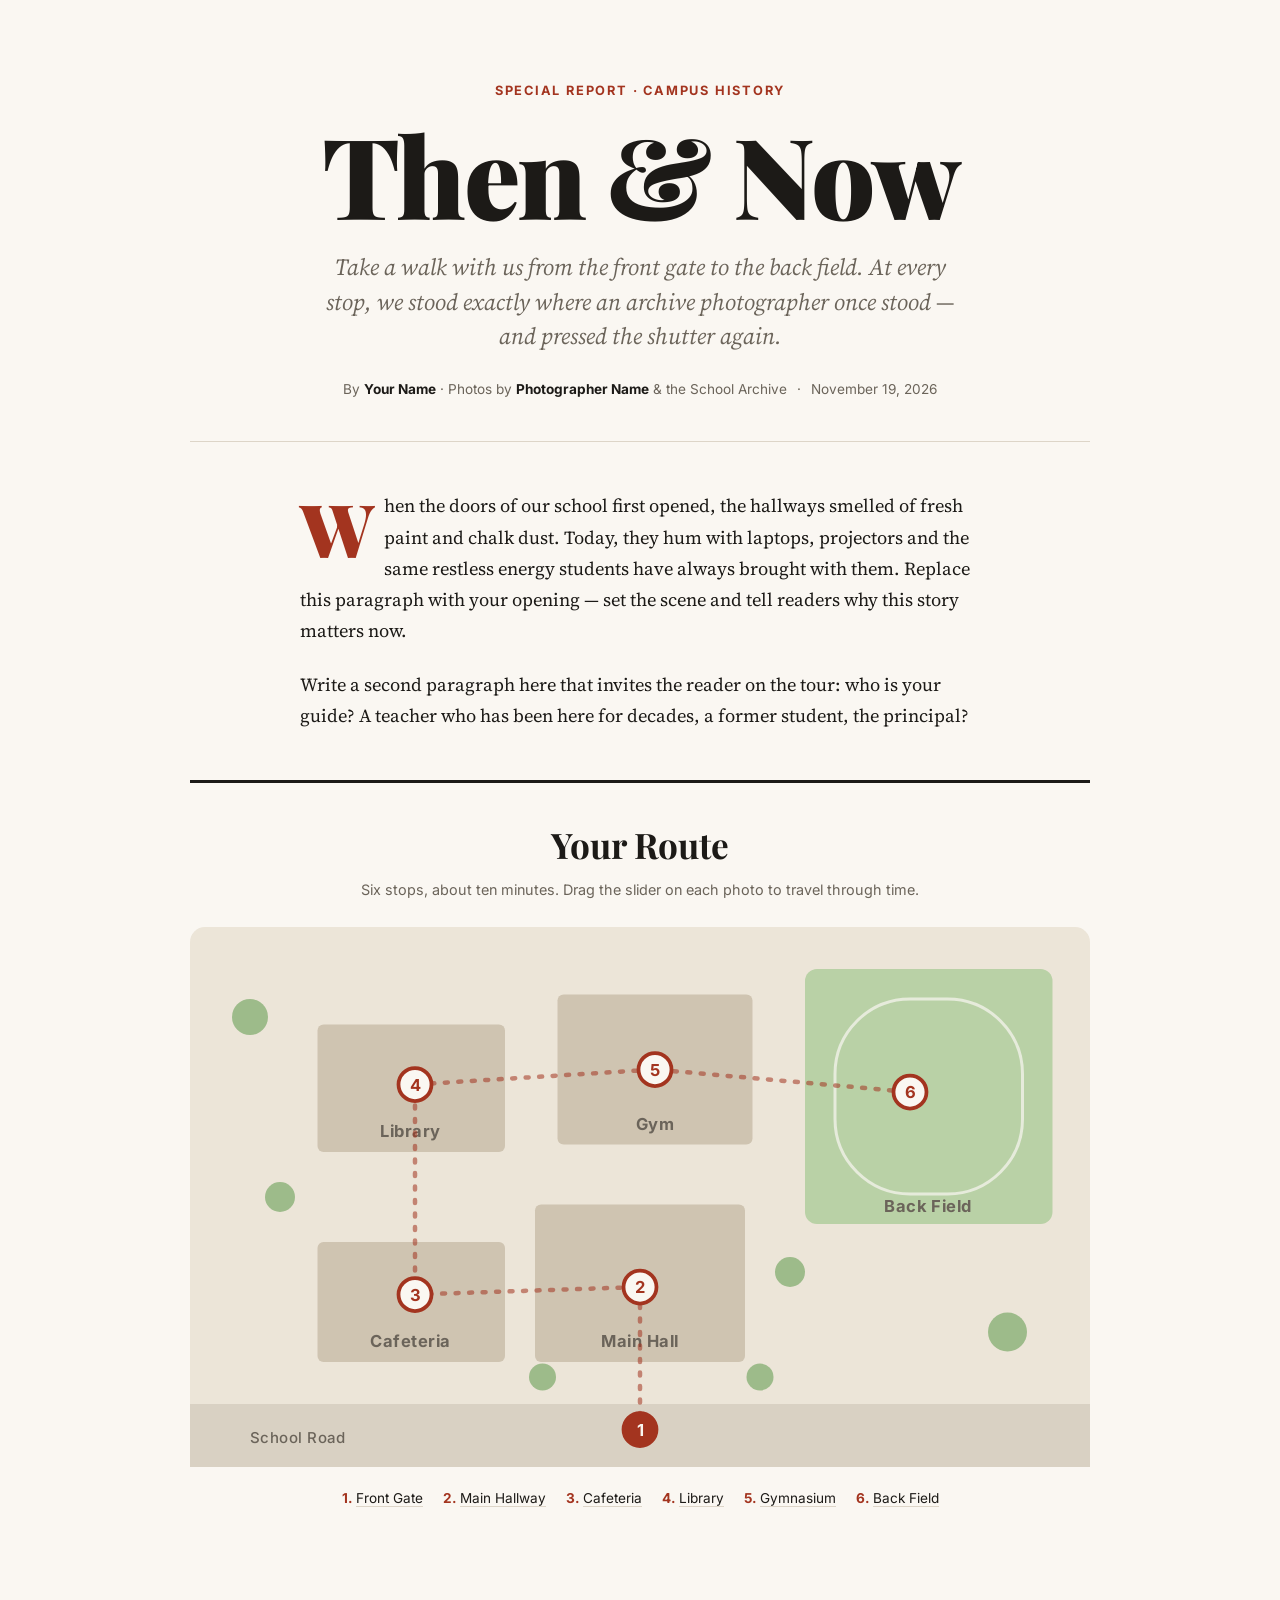
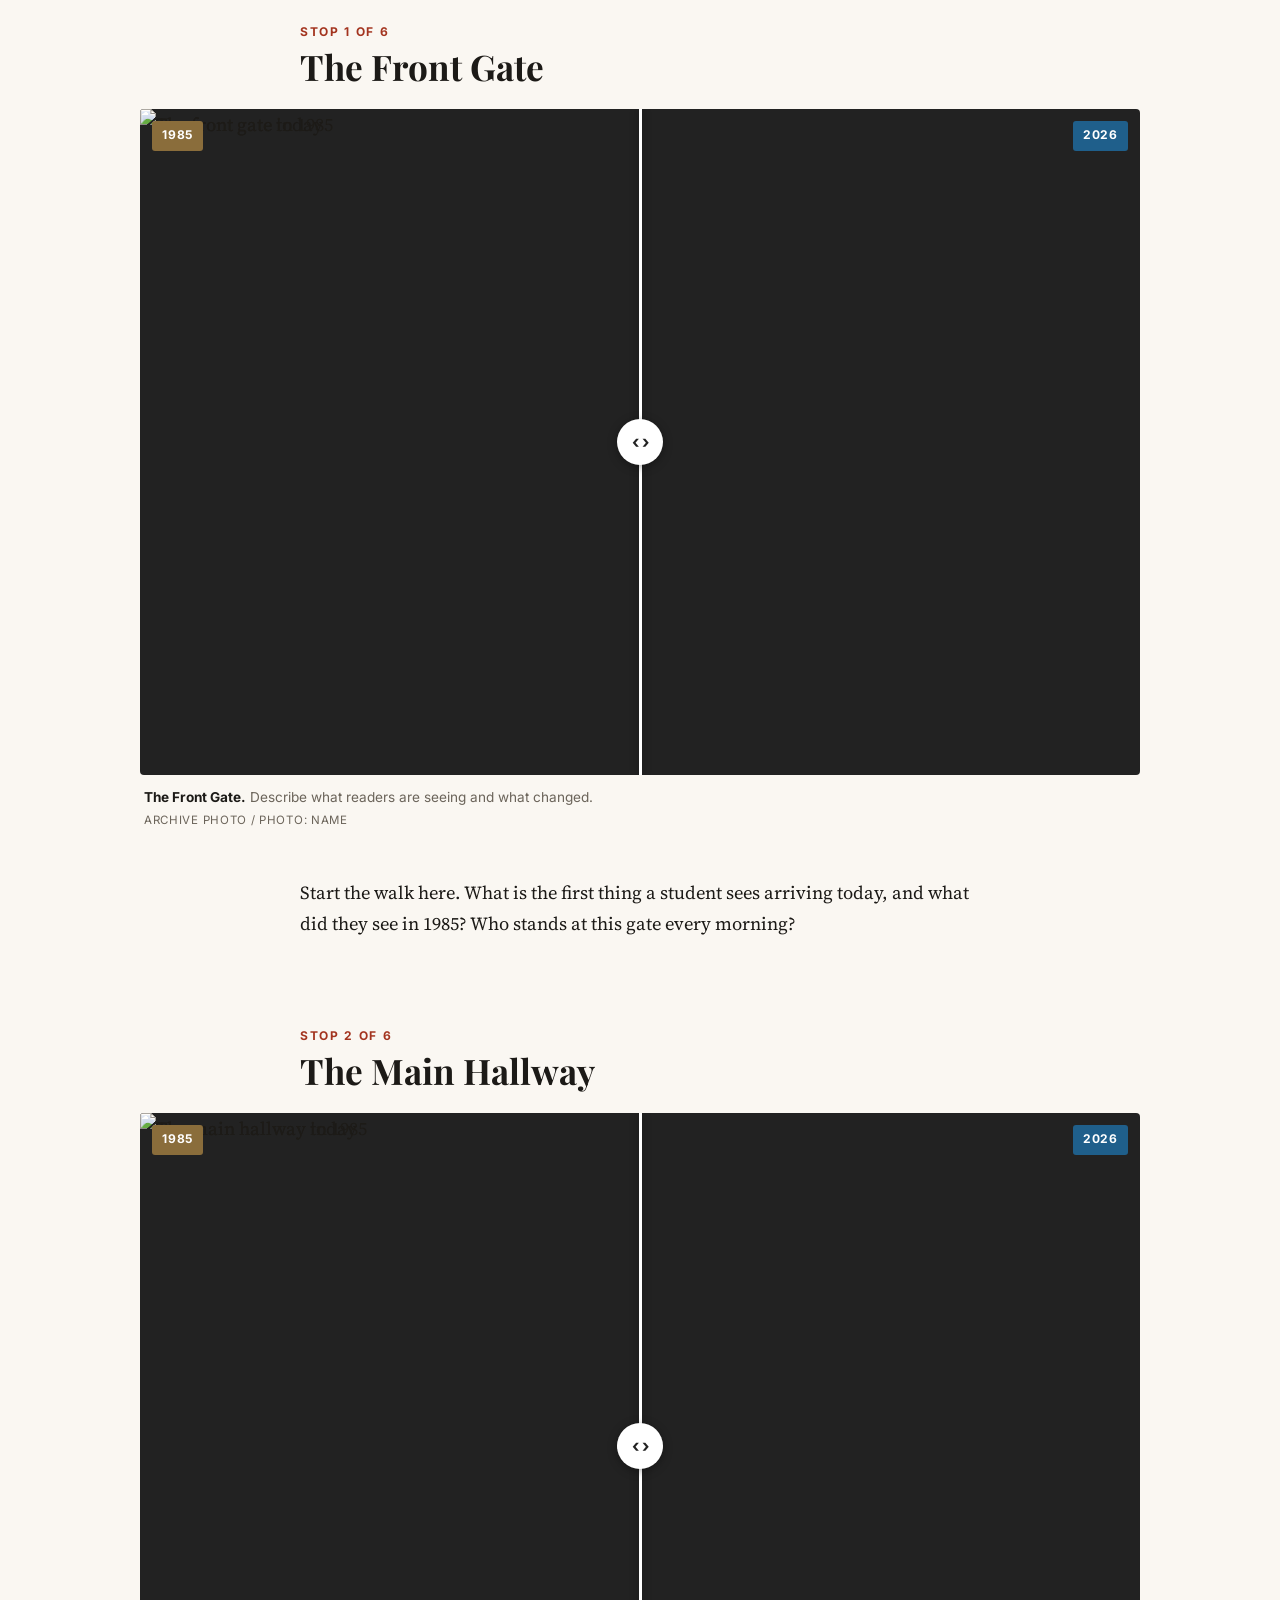
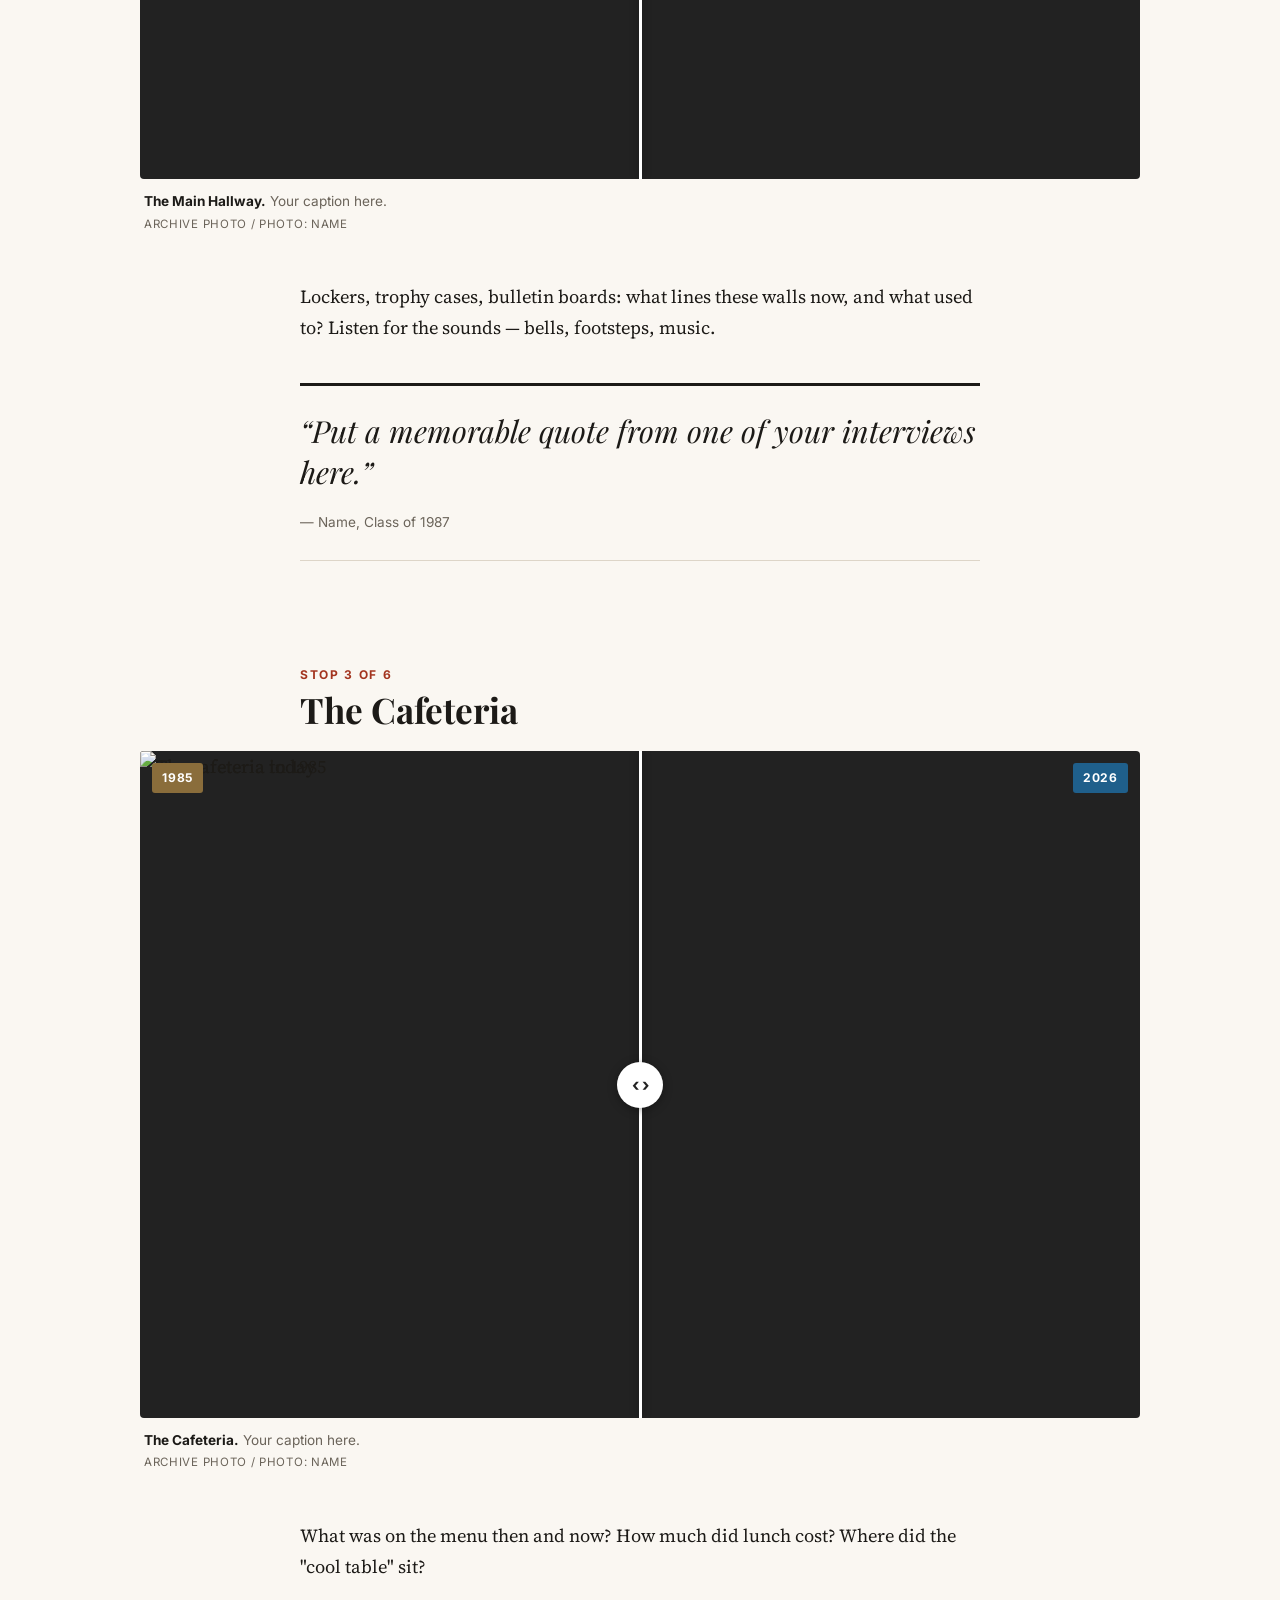
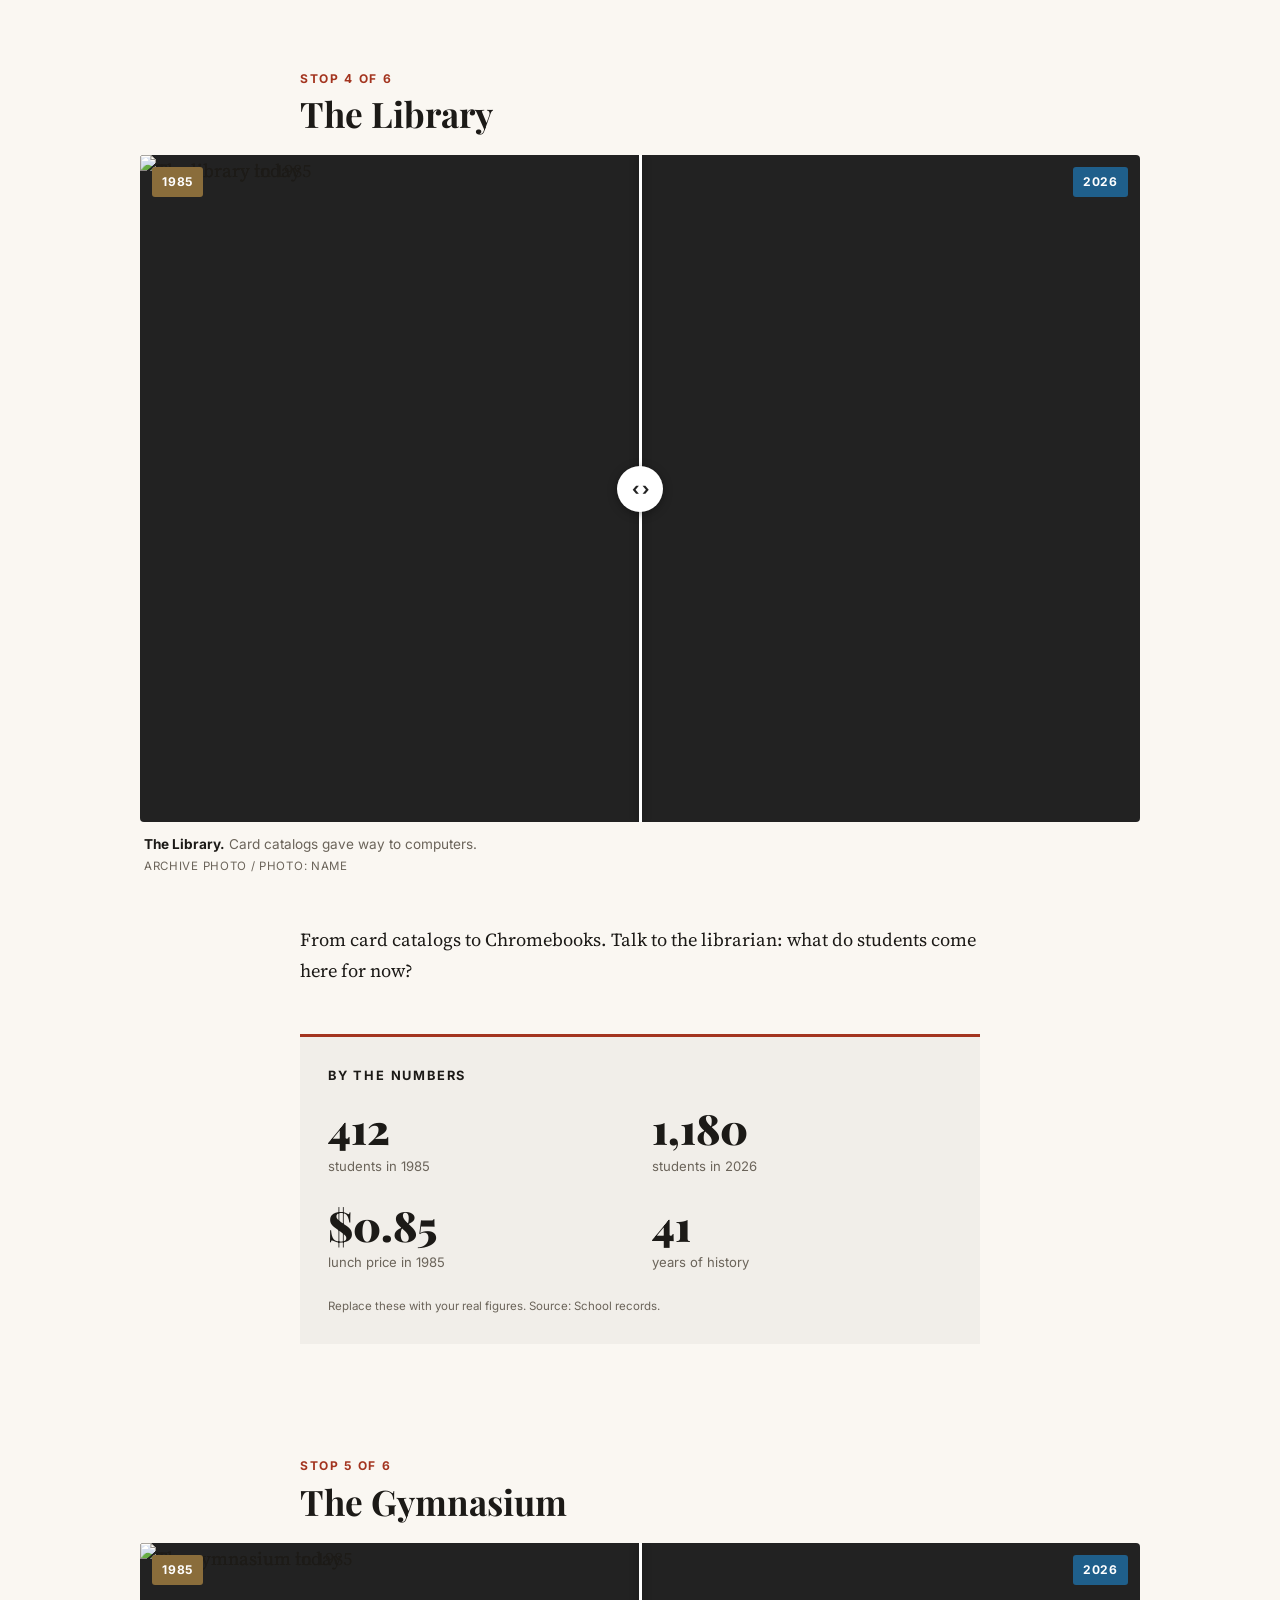
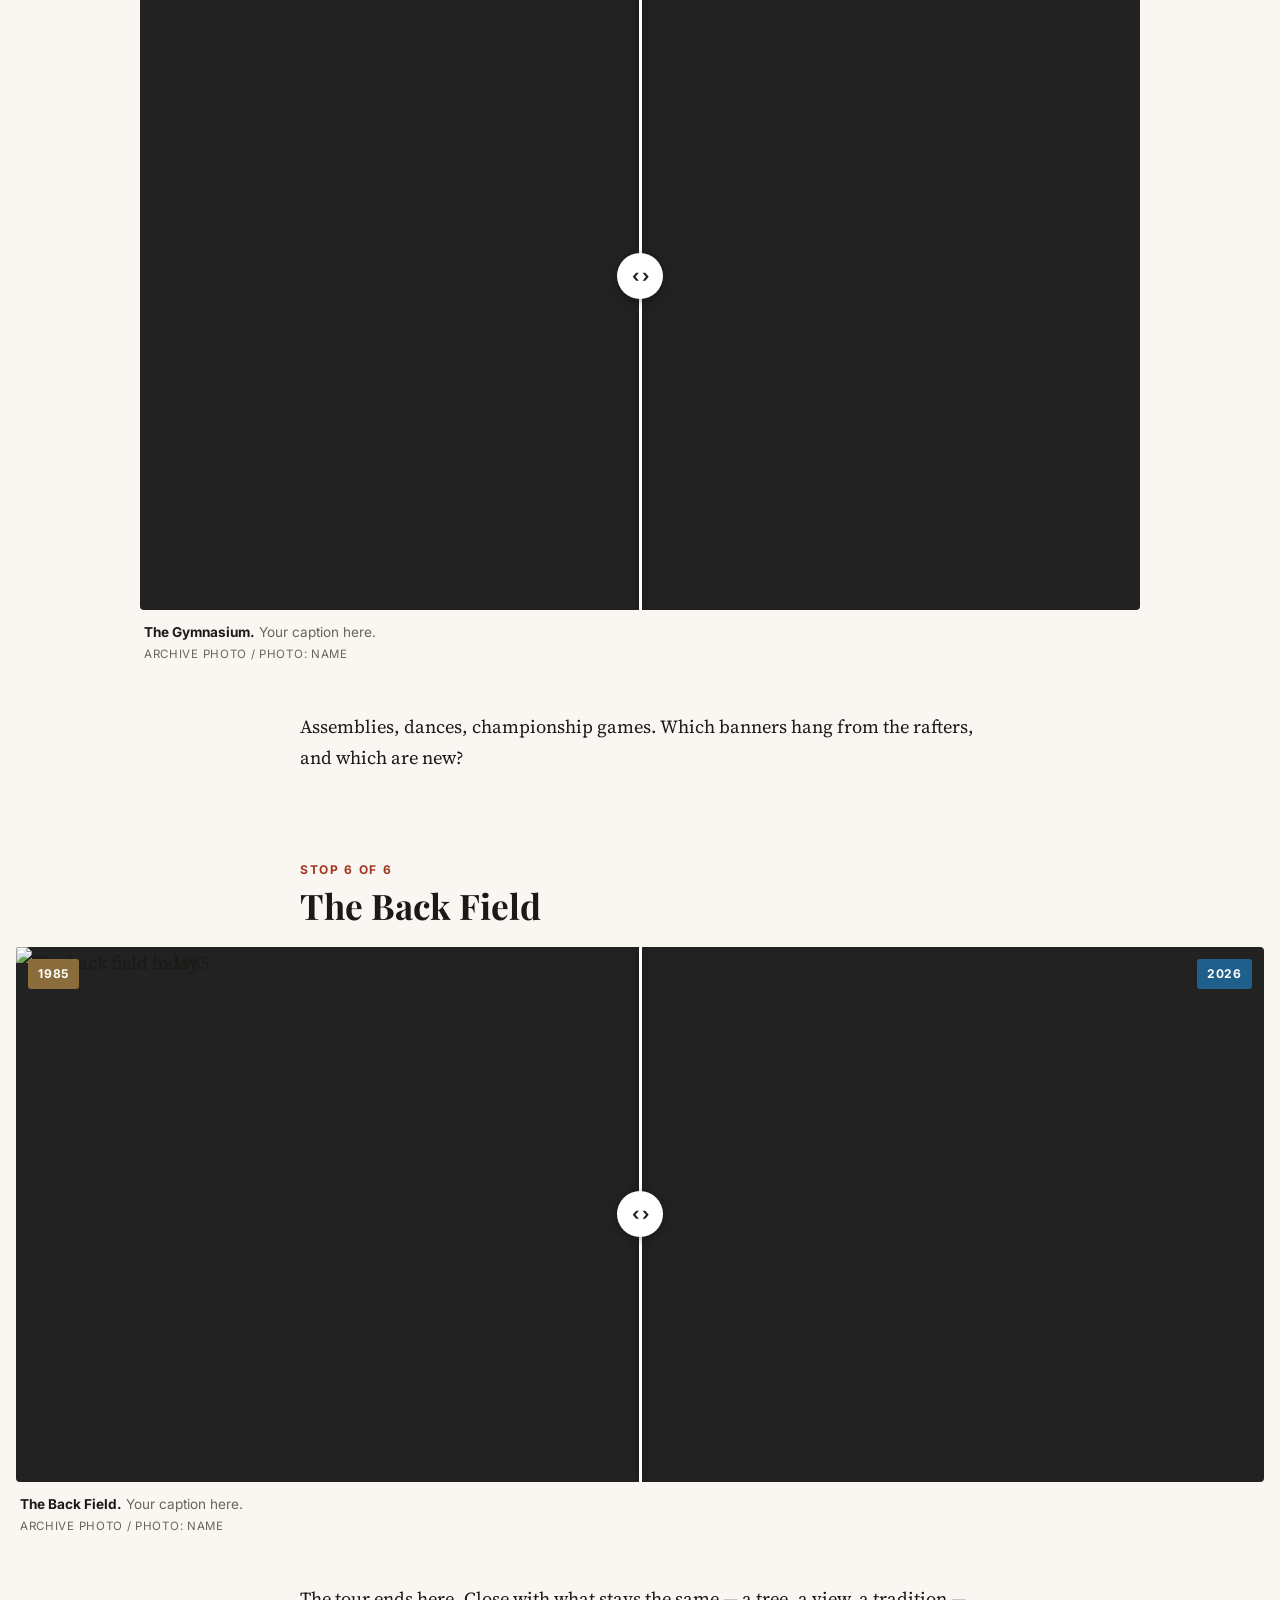
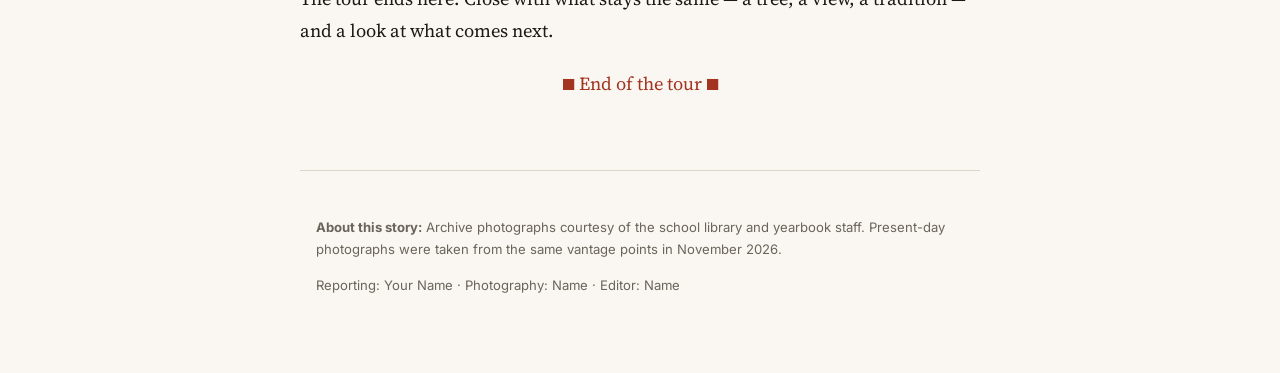
==== school-then-now 2/index.html @ 98722dae "Add files via upload" ====
<!DOCTYPE html>
<html lang="en">
<head>
  <meta charset="UTF-8">
  <meta name="viewport" content="width=device-width, initial-scale=1.0">
  <title>Then &amp; Now: A Walk Through Our School</title>
  <meta name="description" content="A walking tour of our school, comparing every stop then and now.">
  <link rel="preconnect" href="https://fonts.googleapis.com">
  <link rel="preconnect" href="https://fonts.gstatic.com" crossorigin>
  <link href="https://fonts.googleapis.com/css2?family=Playfair+Display:ital,wght@0,700;0,900;1,700&family=Source+Serif+4:ital,opsz,wght@0,8..60,400;0,8..60,600;1,8..60,400&family=Inter:wght@500;700&display=swap" rel="stylesheet">
  <link rel="stylesheet" href="style.css">
</head>
<body>
  <div class="progress" aria-hidden="true"><span></span></div>

  <!-- ============ HERO ============ -->
  <header class="hero">
    <p class="kicker">Special Report · Campus History</p>
    <h1>Then &amp; Now</h1>
    <p class="dek">Take a walk with us from the front gate to the back field. At every stop, we stood exactly where an archive photographer once stood — and pressed the shutter again.</p>
    <p class="byline">
      By <strong>Your Name</strong> · Photos by <strong>Photographer Name</strong> & the School Archive
      <span class="dot">·</span> <time datetime="2026-11-19">November 19, 2026</time>
    </p>
  </header>

  <main class="story">

    <!-- ============ INTRO ============ -->
    <section class="text">
      <p class="lede">When the doors of our school first opened, the hallways smelled of fresh paint and chalk dust. Today, they hum with laptops, projectors and the same restless energy students have always brought with them. Replace this paragraph with your opening — set the scene and tell readers why this story matters now.</p>
      <p>Write a second paragraph here that invites the reader on the tour: who is your guide? A teacher who has been here for decades, a former student, the principal?</p>
    </section>

    <!-- ============ ROUTE MAP ============ -->
    <section class="route" aria-labelledby="route-title">
      <h2 id="route-title" class="route__title">Your Route</h2>
      <p class="route__sub">Six stops, about ten minutes. Drag the slider on each photo to travel through time.</p>

      <!-- Edit building positions and labels here. The route line connects the six stops in order. -->
      <svg id="campus-map" class="map" viewBox="0 0 600 360" role="img" aria-label="Campus map showing the six tour stops">
        <rect class="map-ground" width="600" height="360" rx="10"/>
        <!-- road & parking -->
        <rect class="map-road" x="0" y="318" width="600" height="42"/>
        <text class="map-text map-text--small" x="40" y="344">School Road</text>
        <!-- trees -->
        <g class="map-tree">
          <circle cx="40" cy="60" r="12"/><circle cx="60" cy="180" r="10"/><circle cx="235" cy="300" r="9"/>
          <circle cx="380" cy="300" r="9"/><circle cx="545" cy="270" r="13"/><circle cx="400" cy="230" r="10"/>
        </g>
        <!-- field -->
        <rect class="map-field" x="410" y="28" width="165" height="170" rx="8"/>
        <rect class="map-field-line" x="430" y="48" width="125" height="130" rx="50"/>
        <text class="map-text" x="492" y="190" text-anchor="middle">Back Field</text>
        <!-- buildings -->
        <rect class="map-building" x="230" y="185" width="140" height="105" rx="4"/>
        <text class="map-text" x="300" y="280" text-anchor="middle">Main Hall</text>
        <rect class="map-building" x="85" y="210" width="125" height="80" rx="4"/>
        <text class="map-text" x="147" y="280" text-anchor="middle">Cafeteria</text>
        <rect class="map-building" x="85" y="65" width="125" height="85" rx="4"/>
        <text class="map-text" x="147" y="140" text-anchor="middle">Library</text>
        <rect class="map-building" x="245" y="45" width="130" height="100" rx="4"/>
        <text class="map-text" x="310" y="135" text-anchor="middle">Gym</text>

        <!-- route: x,y of stops 1–6 in order -->
        <polyline class="map-route" points="300,335 300,240 150,245 150,105 310,95 480,110"/>
        <polyline class="map-route--walked" points="300,335 300,240 150,245 150,105 310,95 480,110"/>

        <!-- stop markers (match the points above) -->
        <g class="map-stop" data-stop="1" transform="translate(300 335)"><circle r="11"/><text y="4">1</text></g>
        <g class="map-stop" data-stop="2" transform="translate(300 240)"><circle r="11"/><text y="4">2</text></g>
        <g class="map-stop" data-stop="3" transform="translate(150 245)"><circle r="11"/><text y="4">3</text></g>
        <g class="map-stop" data-stop="4" transform="translate(150 105)"><circle r="11"/><text y="4">4</text></g>
        <g class="map-stop" data-stop="5" transform="translate(310 95)"><circle r="11"/><text y="4">5</text></g>
        <g class="map-stop" data-stop="6" transform="translate(480 110)"><circle r="11"/><text y="4">6</text></g>
      </svg>

      <ol class="route__list">
        <li><a href="#stop-1">Front Gate</a></li>
        <li><a href="#stop-2">Main Hallway</a></li>
        <li><a href="#stop-3">Cafeteria</a></li>
        <li><a href="#stop-4">Library</a></li>
        <li><a href="#stop-5">Gymnasium</a></li>
        <li><a href="#stop-6">Back Field</a></li>
      </ol>
    </section>

    <!-- ============ STOP 1 ============ -->
    <section class="stop" id="stop-1" data-name="Front Gate">
      <div class="text stop__head">
        <p class="stop__num">Stop 1 of 6</p>
        <h2>The Front Gate</h2>
      </div>
      <figure class="compare">
        <div class="compare__frame">
          <img class="compare__img" src="images/gate-present.svg" alt="The front gate today" loading="lazy">
          <img class="compare__img compare__img--past" src="images/gate-past.svg" alt="The front gate in 1985" loading="lazy">
          <span class="compare__tag compare__tag--past">1985</span>
          <span class="compare__tag compare__tag--present">2026</span>
          <div class="compare__line" aria-hidden="true"><span class="compare__knob">‹ ›</span></div>
          <input class="compare__range" type="range" min="0" max="100" value="50" aria-label="Slide to compare the front gate in 1985 and 2026">
        </div>
        <figcaption><strong>The Front Gate.</strong> Describe what readers are seeing and what changed. <span class="credit">Archive photo / Photo: Name</span></figcaption>
      </figure>
      <div class="text">
        <p>Start the walk here. What is the first thing a student sees arriving today, and what did they see in 1985? Who stands at this gate every morning?</p>
      </div>
    </section>

    <!-- ============ STOP 2 ============ -->
    <section class="stop" id="stop-2" data-name="Main Hallway">
      <div class="text stop__head">
        <p class="stop__num">Stop 2 of 6</p>
        <h2>The Main Hallway</h2>
      </div>
      <figure class="compare">
        <div class="compare__frame">
          <img class="compare__img" src="images/hallway-present.svg" alt="The main hallway today" loading="lazy">
          <img class="compare__img compare__img--past" src="images/hallway-past.svg" alt="The main hallway in 1985" loading="lazy">
          <span class="compare__tag compare__tag--past">1985</span>
          <span class="compare__tag compare__tag--present">2026</span>
          <div class="compare__line" aria-hidden="true"><span class="compare__knob">‹ ›</span></div>
          <input class="compare__range" type="range" min="0" max="100" value="50" aria-label="Slide to compare the main hallway in 1985 and 2026">
        </div>
        <figcaption><strong>The Main Hallway.</strong> Your caption here. <span class="credit">Archive photo / Photo: Name</span></figcaption>
      </figure>
      <div class="text">
        <p>Lockers, trophy cases, bulletin boards: what lines these walls now, and what used to? Listen for the sounds — bells, footsteps, music.</p>
        <blockquote class="pull">
          <p>“Put a memorable quote from one of your interviews here.”</p>
          <cite>— Name, Class of 1987</cite>
        </blockquote>
      </div>
    </section>

    <!-- ============ STOP 3 ============ -->
    <section class="stop" id="stop-3" data-name="Cafeteria">
      <div class="text stop__head">
        <p class="stop__num">Stop 3 of 6</p>
        <h2>The Cafeteria</h2>
      </div>
      <figure class="compare">
        <div class="compare__frame">
          <img class="compare__img" src="images/cafeteria-present.svg" alt="The cafeteria today" loading="lazy">
          <img class="compare__img compare__img--past" src="images/cafeteria-past.svg" alt="The cafeteria in 1985" loading="lazy">
          <span class="compare__tag compare__tag--past">1985</span>
          <span class="compare__tag compare__tag--present">2026</span>
          <div class="compare__line" aria-hidden="true"><span class="compare__knob">‹ ›</span></div>
          <input class="compare__range" type="range" min="0" max="100" value="50" aria-label="Slide to compare the cafeteria in 1985 and 2026">
        </div>
        <figcaption><strong>The Cafeteria.</strong> Your caption here. <span class="credit">Archive photo / Photo: Name</span></figcaption>
      </figure>
      <div class="text">
        <p>What was on the menu then and now? How much did lunch cost? Where did the "cool table" sit?</p>
      </div>
    </section>

    <!-- ============ STOP 4 ============ -->
    <section class="stop" id="stop-4" data-name="Library">
      <div class="text stop__head">
        <p class="stop__num">Stop 4 of 6</p>
        <h2>The Library</h2>
      </div>
      <figure class="compare">
        <div class="compare__frame">
          <img class="compare__img" src="images/library-present.svg" alt="The library today" loading="lazy">
          <img class="compare__img compare__img--past" src="images/library-past.svg" alt="The library in 1985" loading="lazy">
          <span class="compare__tag compare__tag--past">1985</span>
          <span class="compare__tag compare__tag--present">2026</span>
          <div class="compare__line" aria-hidden="true"><span class="compare__knob">‹ ›</span></div>
          <input class="compare__range" type="range" min="0" max="100" value="50" aria-label="Slide to compare the library in 1985 and 2026">
        </div>
        <figcaption><strong>The Library.</strong> Card catalogs gave way to computers. <span class="credit">Archive photo / Photo: Name</span></figcaption>
      </figure>
      <div class="text">
        <p>From card catalogs to Chromebooks. Talk to the librarian: what do students come here for now?</p>
      </div>
      <aside class="stats" aria-label="By the numbers">
        <h3>By the Numbers</h3>
        <div class="stats__grid">
          <div><span class="stats__num">412</span><span class="stats__label">students in 1985</span></div>
          <div><span class="stats__num">1,180</span><span class="stats__label">students in 2026</span></div>
          <div><span class="stats__num">$0.85</span><span class="stats__label">lunch price in 1985</span></div>
          <div><span class="stats__num">41</span><span class="stats__label">years of history</span></div>
        </div>
        <p class="stats__note">Replace these with your real figures. Source: School records.</p>
      </aside>
    </section>

    <!-- ============ STOP 5 ============ -->
    <section class="stop" id="stop-5" data-name="Gymnasium">
      <div class="text stop__head">
        <p class="stop__num">Stop 5 of 6</p>
        <h2>The Gymnasium</h2>
      </div>
      <figure class="compare">
        <div class="compare__frame">
          <img class="compare__img" src="images/gym-present.svg" alt="The gymnasium today" loading="lazy">
          <img class="compare__img compare__img--past" src="images/gym-past.svg" alt="The gymnasium in 1985" loading="lazy">
          <span class="compare__tag compare__tag--past">1985</span>
          <span class="compare__tag compare__tag--present">2026</span>
          <div class="compare__line" aria-hidden="true"><span class="compare__knob">‹ ›</span></div>
          <input class="compare__range" type="range" min="0" max="100" value="50" aria-label="Slide to compare the gymnasium in 1985 and 2026">
        </div>
        <figcaption><strong>The Gymnasium.</strong> Your caption here. <span class="credit">Archive photo / Photo: Name</span></figcaption>
      </figure>
      <div class="text">
        <p>Assemblies, dances, championship games. Which banners hang from the rafters, and which are new?</p>
      </div>
    </section>

    <!-- ============ STOP 6 ============ -->
    <section class="stop" id="stop-6" data-name="Back Field">
      <div class="text stop__head">
        <p class="stop__num">Stop 6 of 6</p>
        <h2>The Back Field</h2>
      </div>
      <figure class="compare compare--wide">
        <div class="compare__frame">
          <img class="compare__img" src="images/field-present.svg" alt="The back field today" loading="lazy">
          <img class="compare__img compare__img--past" src="images/field-past.svg" alt="The back field in 1985" loading="lazy">
          <span class="compare__tag compare__tag--past">1985</span>
          <span class="compare__tag compare__tag--present">2026</span>
          <div class="compare__line" aria-hidden="true"><span class="compare__knob">‹ ›</span></div>
          <input class="compare__range" type="range" min="0" max="100" value="50" aria-label="Slide to compare the back field in 1985 and 2026">
        </div>
        <figcaption><strong>The Back Field.</strong> Your caption here. <span class="credit">Archive photo / Photo: Name</span></figcaption>
      </figure>
      <div class="text">
        <p>The tour ends here. Close with what stays the same — a tree, a view, a tradition — and a look at what comes next.</p>
        <p class="end">■ End of the tour ■</p>
      </div>
    </section>

  </main>

  <!-- ============ FLOATING MINI MAP (filled in by script.js) ============ -->
  <nav class="minimap" aria-label="Tour progress">
    <div class="minimap__map"></div>
    <div class="minimap__info">
      <span class="minimap__step">Stop 1 of 6</span>
      <strong class="minimap__name">Front Gate</strong>
    </div>
    <button class="minimap__toggle" type="button" aria-label="Hide map" aria-expanded="true">–</button>
  </nav>

  <footer class="footer">
    <p><strong>About this story:</strong> Archive photographs courtesy of the school library and yearbook staff. Present-day photographs were taken from the same vantage points in November 2026.</p>
    <p>Reporting: Your Name · Photography: Name · Editor: Name</p>
  </footer>

  <script src="script.js"></script>
</body>
</html>
---- school-then-now 2/style.css ----
/* ===== Colors & fonts (edit these to restyle the whole page) ===== */
:root {
  --paper: #faf7f2;
  --ink: #1c1a17;
  --muted: #6b645a;
  --rule: #ddd5c8;
  --accent: #a3341f;          /* headline / kicker color */
  --past: #8a6d3b;            /* sepia tag for old photos */
  --present: #1f5f8b;         /* blue tag for new photos */
  --serif-display: "Playfair Display", Georgia, serif;
  --serif-body: "Source Serif 4", Georgia, serif;
  --sans: "Inter", system-ui, sans-serif;
  --measure: 680px;           /* width of text column */
  /* campus map colors */
  --map-ground: #ece5d8;
  --map-building: #cfc4b1;
  --map-field: #b9d1a6;
  --map-road: #d9d1c3;
  --map-tree: #9dbb8a;
  --route: var(--accent);
}

@media (prefers-color-scheme: dark) {
  :root {
    --paper: #161513;
    --ink: #ece7de;
    --muted: #a39b8f;
    --rule: #39352f;
    --accent: #e0765f;
    --map-ground: #23211e;
    --map-building: #3d3933;
    --map-field: #2f4428;
    --map-road: #2d2a26;
    --map-tree: #3e5634;
  }
}

* { box-sizing: border-box; }

html { scroll-behavior: smooth; }

body {
  margin: 0;
  background: var(--paper);
  color: var(--ink);
  font-family: var(--serif-body);
  font-size: 1.15rem;
  line-height: 1.7;
  -webkit-font-smoothing: antialiased;
}

/* ===== Reading progress bar ===== */
.progress { position: fixed; inset: 0 0 auto 0; height: 4px; z-index: 50; }
.progress span { display: block; height: 100%; width: 0; background: var(--accent); }

/* ===== Hero ===== */
.hero {
  max-width: 900px;
  margin: 0 auto;
  padding: 5rem 1rem 2.5rem;
  text-align: center;
  border-bottom: 1px solid var(--rule);
}
.kicker {
  font-family: var(--sans);
  font-size: .8rem;
  font-weight: 700;
  letter-spacing: .14em;
  text-transform: uppercase;
  color: var(--accent);
  margin: 0 0 1rem;
}
.hero h1 {
  font-family: var(--serif-display);
  font-weight: 900;
  font-size: clamp(3rem, 11vw, 7rem);
  line-height: 1;
  margin: 0 0 1.25rem;
  letter-spacing: -.02em;
}
.dek {
  font-size: clamp(1.15rem, 2.6vw, 1.45rem);
  font-style: italic;
  color: var(--muted);
  max-width: 640px;
  margin: 0 auto 1.5rem;
  line-height: 1.5;
}
.byline { font-family: var(--sans); font-size: .85rem; color: var(--muted); margin: 0; }
.byline strong { color: var(--ink); }
.dot { margin: 0 .35rem; }

/* ===== Story text ===== */
.story { padding: 0 1rem 3rem; }

.text { max-width: var(--measure); margin: 0 auto; }
.text h2 {
  font-family: var(--serif-display);
  font-size: clamp(1.7rem, 4vw, 2.2rem);
  line-height: 1.2;
  margin: 2.5rem 0 .75rem;
}
.text p { margin: 0 0 1.4rem; }

.lede { margin-top: 3rem !important; }
.lede::first-letter {
  float: left;
  font-family: var(--serif-display);
  font-weight: 900;
  font-size: 4.6rem;
  line-height: .85;
  padding: .35rem .6rem 0 0;
  color: var(--accent);
}

.pull {
  margin: 2.5rem 0;
  padding: 1.5rem 0;
  border-top: 3px solid var(--ink);
  border-bottom: 1px solid var(--rule);
}
.pull p {
  font-family: var(--serif-display);
  font-style: italic;
  font-size: clamp(1.4rem, 3.5vw, 1.9rem);
  line-height: 1.35;
  margin: 0 0 .75rem !important;
}
.pull cite { font-family: var(--sans); font-style: normal; font-size: .85rem; color: var(--muted); }

.end { text-align: center; color: var(--accent); }

/* ===== Before / After slider ===== */
.compare {
  max-width: 1000px;
  margin: 3rem auto;
}
.compare--wide { max-width: 1300px; }

.compare__frame {
  --pos: 50%;
  position: relative;
  aspect-ratio: 3 / 2;          /* change to match your photos, e.g. 4 / 3 */
  overflow: hidden;
  background: #222;
  user-select: none;
  border-radius: 4px;
}
.compare--wide .compare__frame { aspect-ratio: 21 / 9; }

.compare__img {
  position: absolute;
  inset: 0;
  width: 100%;
  height: 100%;
  object-fit: cover;
  pointer-events: none;
}
/* The PAST photo sits on top and is clipped to the left of the handle */
.compare__img--past {
  clip-path: inset(0 calc(100% - var(--pos)) 0 0);
  filter: sepia(.15);
}

.compare__tag {
  position: absolute;
  top: .75rem;
  z-index: 2;
  font-family: var(--sans);
  font-size: .75rem;
  font-weight: 700;
  letter-spacing: .08em;
  color: #fff;
  padding: .3rem .6rem;
  border-radius: 3px;
  pointer-events: none;
  transition: opacity .2s;
}
.compare__tag--past { left: .75rem; background: var(--past); }
.compare__tag--present { right: .75rem; background: var(--present); }

.compare__line {
  position: absolute;
  top: 0; bottom: 0;
  left: var(--pos);
  width: 3px;
  margin-left: -1.5px;
  background: #fff;
  box-shadow: 0 0 8px rgba(0,0,0,.4);
  z-index: 3;
  pointer-events: none;
}
.compare__knob {
  position: absolute;
  top: 50%; left: 50%;
  transform: translate(-50%, -50%);
  width: 46px; height: 46px;
  border-radius: 50%;
  background: #fff;
  color: #222;
  display: grid;
  place-items: center;
  font-family: var(--sans);
  font-weight: 700;
  font-size: 1.1rem;
  letter-spacing: -.05em;
  box-shadow: 0 2px 10px rgba(0,0,0,.35);
  transition: transform .15s;
}
.compare__frame:hover .compare__knob { transform: translate(-50%, -50%) scale(1.08); }

/* Invisible range input covering the photo: handles mouse, touch & keyboard */
.compare__range {
  position: absolute;
  inset: 0;
  width: 100%;
  height: 100%;
  margin: 0;
  opacity: 0;
  cursor: ew-resize;
  z-index: 4;
  touch-action: pan-y;
}
.compare__range:focus-visible + * ,
.compare__frame:has(.compare__range:focus-visible) {
  outline: 3px solid var(--accent);
  outline-offset: 3px;
}

.compare figcaption {
  font-family: var(--sans);
  font-size: .85rem;
  line-height: 1.5;
  color: var(--muted);
  padding: .75rem .25rem 0;
  max-width: var(--measure);
}
.compare figcaption strong { color: var(--ink); }
.credit { display: block; font-size: .72rem; text-transform: uppercase; letter-spacing: .06em; margin-top: .25rem; }

/* ===== Stats box ===== */
.stats {
  max-width: var(--measure);
  margin: 3rem auto;
  padding: 1.75rem;
  border-top: 3px solid var(--accent);
  background: color-mix(in srgb, var(--ink) 4%, transparent);
}
.stats h3 {
  font-family: var(--sans);
  font-size: .8rem;
  letter-spacing: .14em;
  text-transform: uppercase;
  margin: 0 0 1.25rem;
}
.stats__grid { display: grid; grid-template-columns: repeat(2, 1fr); gap: 1.5rem; }
.stats__num { display: block; font-family: var(--serif-display); font-weight: 900; font-size: 2.6rem; line-height: 1; }
.stats__label { font-family: var(--sans); font-size: .82rem; color: var(--muted); }
.stats__note { font-family: var(--sans); font-size: .72rem; color: var(--muted); margin: 1.25rem 0 0; }

/* ===== Route section & campus map ===== */
.route {
  max-width: 900px;
  margin: 3rem auto;
  padding: 2rem 0 0;
  border-top: 3px solid var(--ink);
  text-align: center;
}
.route__title {
  font-family: var(--serif-display);
  font-size: clamp(1.7rem, 4vw, 2.2rem);
  margin: 0 0 .25rem;
}
.route__sub { font-family: var(--sans); font-size: .9rem; color: var(--muted); margin: 0 0 1.5rem; }

.map { display: block; width: 100%; height: auto; }
.map-ground { fill: var(--map-ground); }
.map-road { fill: var(--map-road); }
.map-building { fill: var(--map-building); }
.map-field { fill: var(--map-field); }
.map-field-line { fill: none; stroke: var(--paper); stroke-width: 2; opacity: .7; }
.map-tree { fill: var(--map-tree); }
.map-text { font-family: var(--sans); font-size: 11px; font-weight: 700; fill: var(--muted); letter-spacing: .03em; }
.map-text--small { font-size: 10px; font-weight: 500; }
.map-route {
  fill: none; stroke: var(--route); stroke-width: 3;
  stroke-dasharray: 2 7; stroke-linecap: round; stroke-linejoin: round; opacity: .55;
}
.map-route--walked {
  fill: none; stroke: var(--route); stroke-width: 4;
  stroke-linecap: round; stroke-linejoin: round;
}
.map-stop { cursor: pointer; }
.map-stop circle { fill: var(--paper); stroke: var(--route); stroke-width: 2.5; transition: fill .3s; }
.map-stop text {
  font-family: var(--sans); font-size: 11px; font-weight: 700;
  text-anchor: middle; fill: var(--route); pointer-events: none;
}
.map-stop.is-visited circle { fill: var(--route); }
.map-stop.is-visited text { fill: var(--paper); }
.map-stop:hover circle { stroke-width: 4; }

.map-pin { pointer-events: none; }
.map-pin__dot { fill: var(--present); stroke: #fff; stroke-width: 3; }
.map-pin__pulse { fill: var(--present); opacity: .35; transform-box: fill-box; transform-origin: center; animation: pulse 1.8s ease-out infinite; }
@keyframes pulse { from { transform: scale(.5); opacity: .5; } to { transform: scale(1.6); opacity: 0; } }

.route__list {
  display: flex; flex-wrap: wrap; justify-content: center; gap: .5rem 1.25rem;
  list-style: none; counter-reset: stop; padding: 0; margin: 1.25rem 0 0;
  font-family: var(--sans); font-size: .85rem;
}
.route__list li { counter-increment: stop; }
.route__list li::before { content: counter(stop) ". "; color: var(--accent); font-weight: 700; }
.route__list a { color: var(--ink); text-decoration: none; border-bottom: 1px solid var(--rule); }
.route__list a:hover { border-color: var(--accent); }

/* ===== Tour stops ===== */
.stop { scroll-margin-top: 1.5rem; padding-top: 2rem; }
.stop__head { margin-top: 2rem; }
.stop__num {
  font-family: var(--sans); font-size: .75rem; font-weight: 700; letter-spacing: .14em;
  text-transform: uppercase; color: var(--accent); margin: 0 !important;
}
.stop__head h2 { margin-top: .25rem !important; margin-bottom: 0 !important; }
.stop .compare { margin-top: 1.25rem; }

/* ===== Floating mini map ===== */
.minimap {
  position: fixed;
  right: 20px; bottom: 20px;
  z-index: 40;
  width: 250px;
  padding: .75rem;
  background: var(--paper);
  border: 1px solid var(--rule);
  border-radius: 10px;
  box-shadow: 0 8px 30px rgba(0,0,0,.18);
  opacity: 0;
  transform: translateY(20px);
  pointer-events: none;
  transition: opacity .35s, transform .35s;
}
.minimap.is-visible { opacity: 1; transform: none; pointer-events: auto; }
.minimap .map-text, .minimap .map-tree, .minimap .map-field-line { display: none; }
.minimap__info { display: flex; flex-direction: column; padding: .5rem .25rem 0; font-family: var(--sans); line-height: 1.3; }
.minimap__step { font-size: .68rem; font-weight: 700; letter-spacing: .1em; text-transform: uppercase; color: var(--accent); }
.minimap__name { font-size: .95rem; }
.minimap__toggle {
  position: absolute; top: 6px; right: 6px;
  width: 26px; height: 26px; border-radius: 50%;
  border: 1px solid var(--rule); background: var(--paper); color: var(--ink);
  font: 700 1rem/1 var(--sans); cursor: pointer;
}
.minimap.is-collapsed .minimap__map { display: none; }
.minimap.is-collapsed .minimap__info { padding-top: 0; padding-right: 2rem; }

/* ===== Footer ===== */
.footer {
  max-width: var(--measure);
  margin: 0 auto;
  padding: 2rem 1rem 4rem;
  border-top: 1px solid var(--rule);
  font-family: var(--sans);
  font-size: .82rem;
  color: var(--muted);
}

/* ===== Scroll-in animation ===== */
.reveal { opacity: 0; transform: translateY(24px); transition: opacity .7s ease, transform .7s ease; }
.reveal.is-visible { opacity: 1; transform: none; }

@media (prefers-reduced-motion: reduce) {
  .reveal { opacity: 1; transform: none; transition: none; }
  .map-pin__pulse { animation: none; }
  html { scroll-behavior: auto; }
}

@media (max-width: 600px) {
  body { font-size: 1.05rem; }
  .hero { padding-top: 3.5rem; }
  .compare { margin: 2rem -1rem; }           /* photos go edge-to-edge on phones */
  .compare__frame { border-radius: 0; }
  .compare figcaption { padding: .6rem 1rem 0; }
  .compare--wide .compare__frame { aspect-ratio: 3 / 2; }
  .stats__num { font-size: 2.1rem; }
  .route { margin-left: -1rem; margin-right: -1rem; padding-left: 1rem; padding-right: 1rem; }
  .minimap {
    left: 10px; right: 10px; bottom: 10px; width: auto;
    display: flex; align-items: center; gap: .75rem; padding: .5rem;
  }
  .minimap__map { width: 120px; flex: none; }
  .minimap__info { padding: 0 2rem 0 0; }
  .footer { padding-bottom: 7rem; }
}
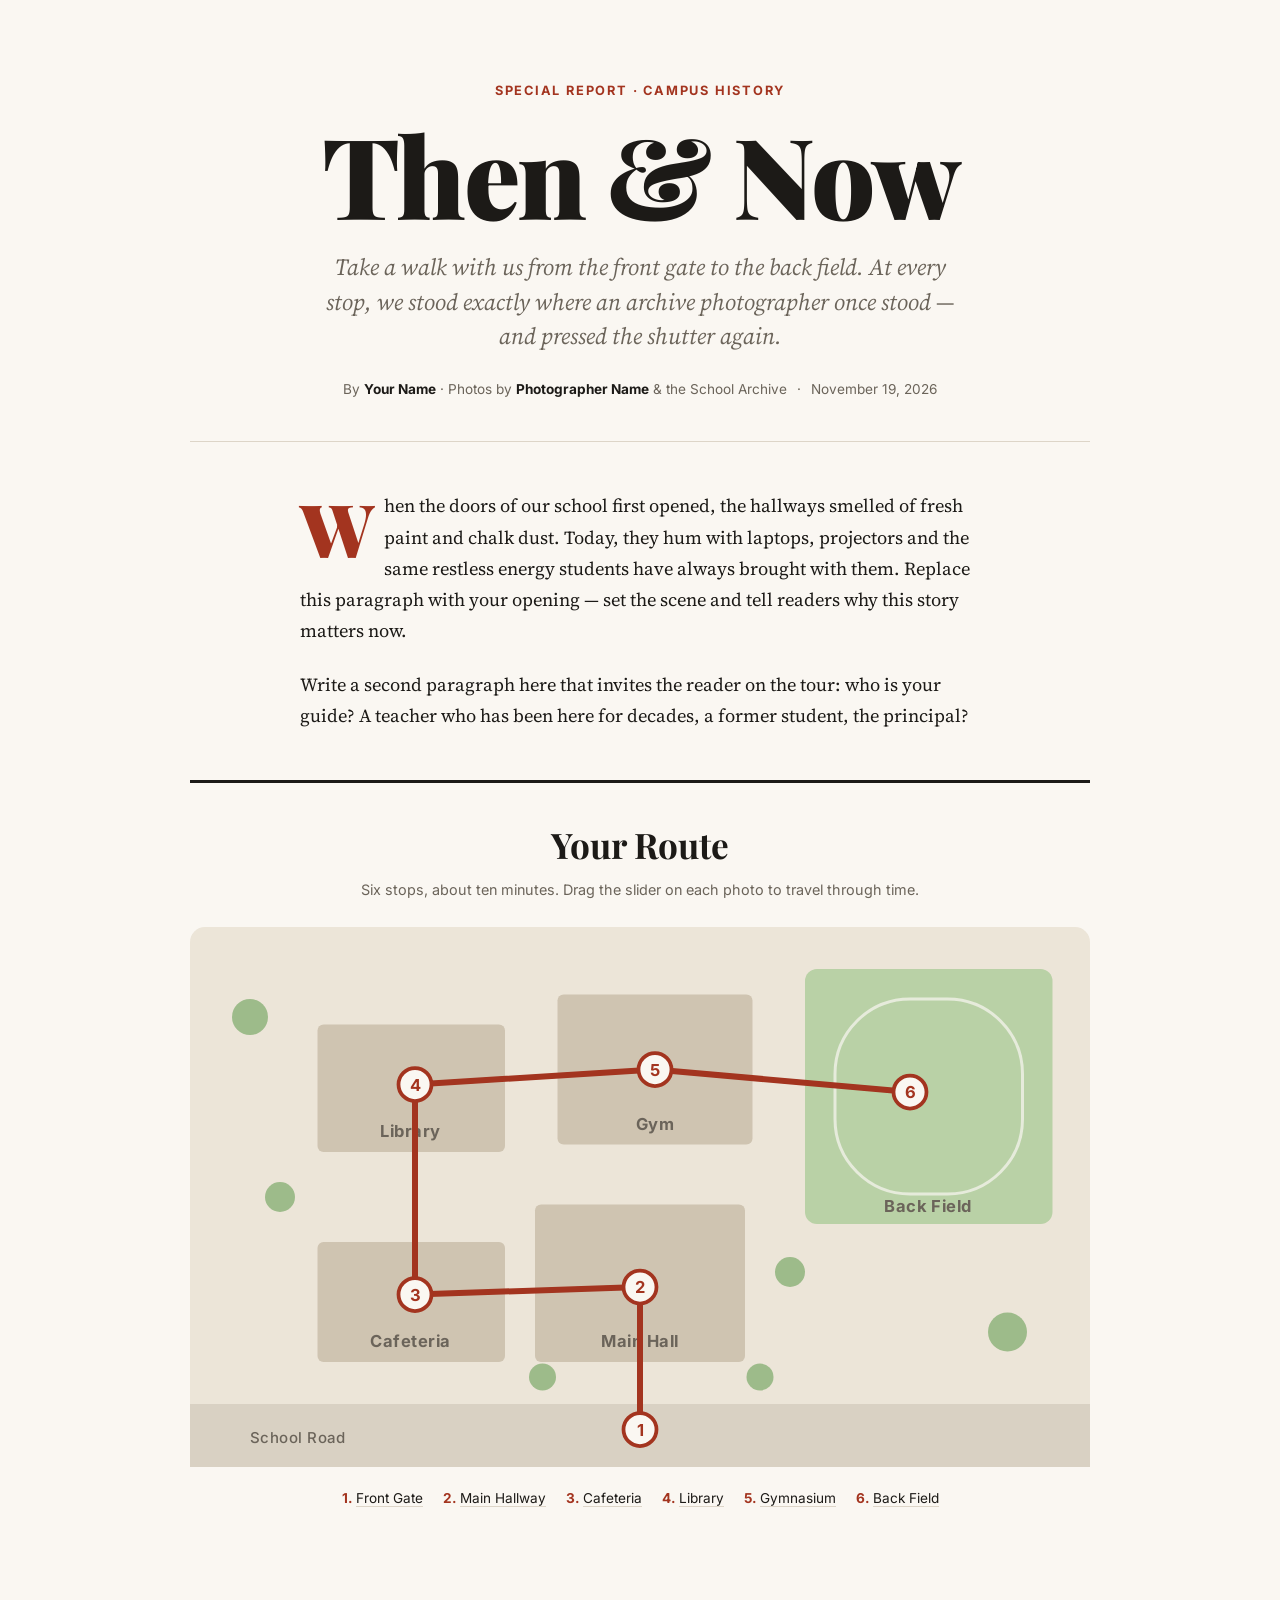
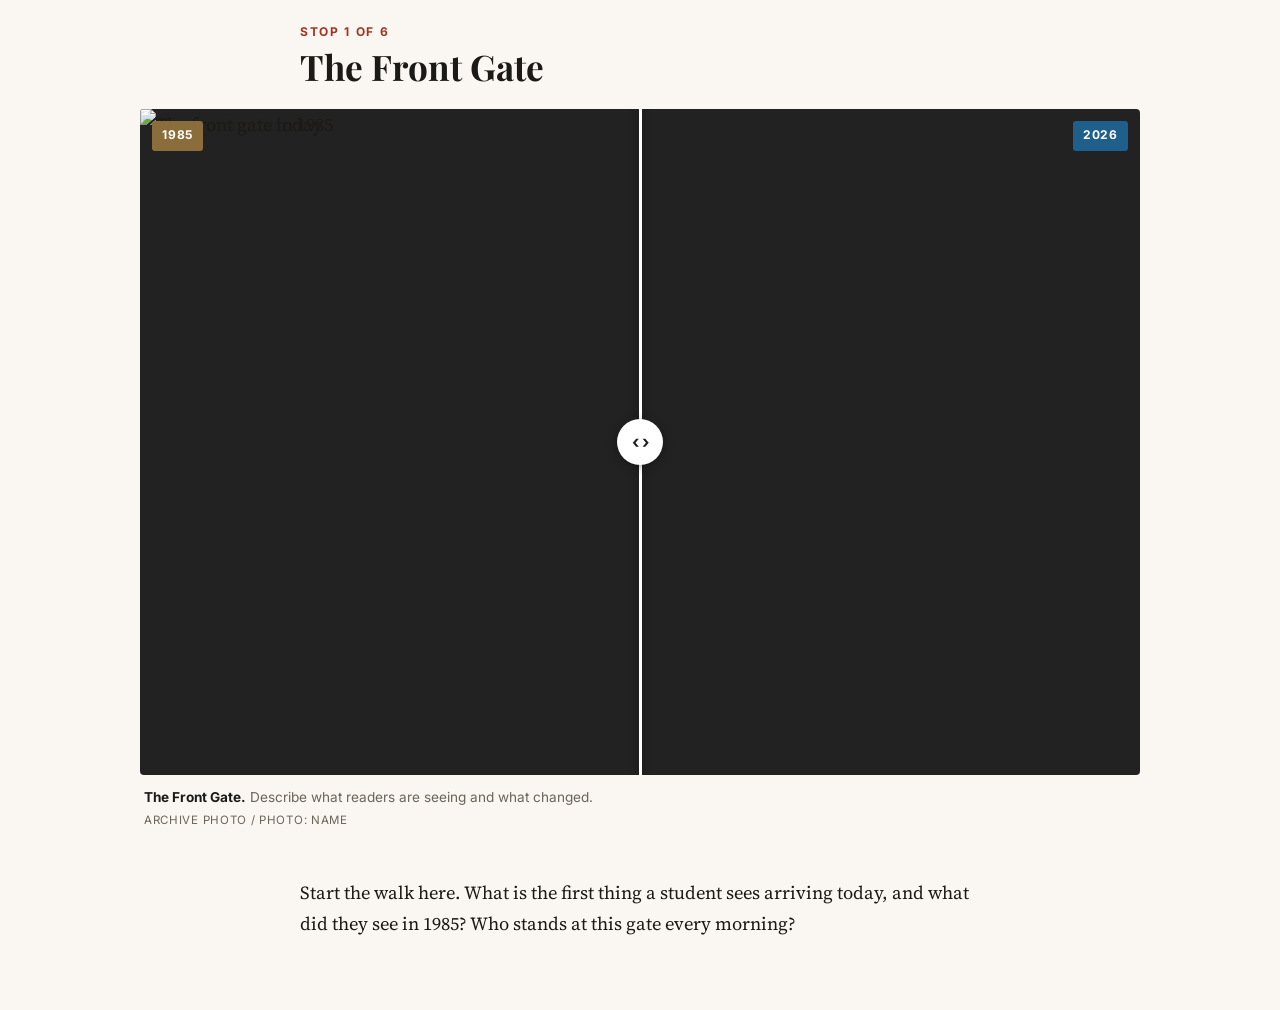
==== commit 31c5b0bc: "Update index.html" ====
--- a/school-then-now 2/index.html
+++ b/school-then-now 2/index.html
@@ -3,8 +3,9 @@
 <head>
   <meta charset="UTF-8">
   <meta name="viewport" content="width=device-width, initial-scale=1.0">
-  <title>Then &amp; Now: A Walk Through Our School</title>
-  <meta name="description" content="A walking tour of our school, comparing every stop then and now.">
+  <title>Latin Then and Now</title>
+  <meta name="description" content="Staff Writer: Elliot Keske">
+  <meta name="description" content="Digital Editor: Alex Quinones">
   <link rel="preconnect" href="https://fonts.googleapis.com">
   <link rel="preconnect" href="https://fonts.gstatic.com" crossorigin>
   <link href="https://fonts.googleapis.com/css2?family=Playfair+Display:ital,wght@0,700;0,900;1,700&family=Source+Serif+4:ital,opsz,wght@0,8..60,400;0,8..60,600;1,8..60,400&family=Inter:wght@500;700&display=swap" rel="stylesheet">
@@ -106,149 +107,3 @@
         <p>Start the walk here. What is the first thing a student sees arriving today, and what did they see in 1985? Who stands at this gate every morning?</p>
       </div>
     </section>
-
-    <!-- ============ STOP 2 ============ -->
-    <section class="stop" id="stop-2" data-name="Main Hallway">
-      <div class="text stop__head">
-        <p class="stop__num">Stop 2 of 6</p>
-        <h2>The Main Hallway</h2>
-      </div>
-      <figure class="compare">
-        <div class="compare__frame">
-          <img class="compare__img" src="images/hallway-present.svg" alt="The main hallway today" loading="lazy">
-          <img class="compare__img compare__img--past" src="images/hallway-past.svg" alt="The main hallway in 1985" loading="lazy">
-          <span class="compare__tag compare__tag--past">1985</span>
-          <span class="compare__tag compare__tag--present">2026</span>
-          <div class="compare__line" aria-hidden="true"><span class="compare__knob">‹ ›</span></div>
-          <input class="compare__range" type="range" min="0" max="100" value="50" aria-label="Slide to compare the main hallway in 1985 and 2026">
-        </div>
-        <figcaption><strong>The Main Hallway.</strong> Your caption here. <span class="credit">Archive photo / Photo: Name</span></figcaption>
-      </figure>
-      <div class="text">
-        <p>Lockers, trophy cases, bulletin boards: what lines these walls now, and what used to? Listen for the sounds — bells, footsteps, music.</p>
-        <blockquote class="pull">
-          <p>“Put a memorable quote from one of your interviews here.”</p>
-          <cite>— Name, Class of 1987</cite>
-        </blockquote>
-      </div>
-    </section>
-
-    <!-- ============ STOP 3 ============ -->
-    <section class="stop" id="stop-3" data-name="Cafeteria">
-      <div class="text stop__head">
-        <p class="stop__num">Stop 3 of 6</p>
-        <h2>The Cafeteria</h2>
-      </div>
-      <figure class="compare">
-        <div class="compare__frame">
-          <img class="compare__img" src="images/cafeteria-present.svg" alt="The cafeteria today" loading="lazy">
-          <img class="compare__img compare__img--past" src="images/cafeteria-past.svg" alt="The cafeteria in 1985" loading="lazy">
-          <span class="compare__tag compare__tag--past">1985</span>
-          <span class="compare__tag compare__tag--present">2026</span>
-          <div class="compare__line" aria-hidden="true"><span class="compare__knob">‹ ›</span></div>
-          <input class="compare__range" type="range" min="0" max="100" value="50" aria-label="Slide to compare the cafeteria in 1985 and 2026">
-        </div>
-        <figcaption><strong>The Cafeteria.</strong> Your caption here. <span class="credit">Archive photo / Photo: Name</span></figcaption>
-      </figure>
-      <div class="text">
-        <p>What was on the menu then and now? How much did lunch cost? Where did the "cool table" sit?</p>
-      </div>
-    </section>
-
-    <!-- ============ STOP 4 ============ -->
-    <section class="stop" id="stop-4" data-name="Library">
-      <div class="text stop__head">
-        <p class="stop__num">Stop 4 of 6</p>
-        <h2>The Library</h2>
-      </div>
-      <figure class="compare">
-        <div class="compare__frame">
-          <img class="compare__img" src="images/library-present.svg" alt="The library today" loading="lazy">
-          <img class="compare__img compare__img--past" src="images/library-past.svg" alt="The library in 1985" loading="lazy">
-          <span class="compare__tag compare__tag--past">1985</span>
-          <span class="compare__tag compare__tag--present">2026</span>
-          <div class="compare__line" aria-hidden="true"><span class="compare__knob">‹ ›</span></div>
-          <input class="compare__range" type="range" min="0" max="100" value="50" aria-label="Slide to compare the library in 1985 and 2026">
-        </div>
-        <figcaption><strong>The Library.</strong> Card catalogs gave way to computers. <span class="credit">Archive photo / Photo: Name</span></figcaption>
-      </figure>
-      <div class="text">
-        <p>From card catalogs to Chromebooks. Talk to the librarian: what do students come here for now?</p>
-      </div>
-      <aside class="stats" aria-label="By the numbers">
-        <h3>By the Numbers</h3>
-        <div class="stats__grid">
-          <div><span class="stats__num">412</span><span class="stats__label">students in 1985</span></div>
-          <div><span class="stats__num">1,180</span><span class="stats__label">students in 2026</span></div>
-          <div><span class="stats__num">$0.85</span><span class="stats__label">lunch price in 1985</span></div>
-          <div><span class="stats__num">41</span><span class="stats__label">years of history</span></div>
-        </div>
-        <p class="stats__note">Replace these with your real figures. Source: School records.</p>
-      </aside>
-    </section>
-
-    <!-- ============ STOP 5 ============ -->
-    <section class="stop" id="stop-5" data-name="Gymnasium">
-      <div class="text stop__head">
-        <p class="stop__num">Stop 5 of 6</p>
-        <h2>The Gymnasium</h2>
-      </div>
-      <figure class="compare">
-        <div class="compare__frame">
-          <img class="compare__img" src="images/gym-present.svg" alt="The gymnasium today" loading="lazy">
-          <img class="compare__img compare__img--past" src="images/gym-past.svg" alt="The gymnasium in 1985" loading="lazy">
-          <span class="compare__tag compare__tag--past">1985</span>
-          <span class="compare__tag compare__tag--present">2026</span>
-          <div class="compare__line" aria-hidden="true"><span class="compare__knob">‹ ›</span></div>
-          <input class="compare__range" type="range" min="0" max="100" value="50" aria-label="Slide to compare the gymnasium in 1985 and 2026">
-        </div>
-        <figcaption><strong>The Gymnasium.</strong> Your caption here. <span class="credit">Archive photo / Photo: Name</span></figcaption>
-      </figure>
-      <div class="text">
-        <p>Assemblies, dances, championship games. Which banners hang from the rafters, and which are new?</p>
-      </div>
-    </section>
-
-    <!-- ============ STOP 6 ============ -->
-    <section class="stop" id="stop-6" data-name="Back Field">
-      <div class="text stop__head">
-        <p class="stop__num">Stop 6 of 6</p>
-        <h2>The Back Field</h2>
-      </div>
-      <figure class="compare compare--wide">
-        <div class="compare__frame">
-          <img class="compare__img" src="images/field-present.svg" alt="The back field today" loading="lazy">
-          <img class="compare__img compare__img--past" src="images/field-past.svg" alt="The back field in 1985" loading="lazy">
-          <span class="compare__tag compare__tag--past">1985</span>
-          <span class="compare__tag compare__tag--present">2026</span>
-          <div class="compare__line" aria-hidden="true"><span class="compare__knob">‹ ›</span></div>
-          <input class="compare__range" type="range" min="0" max="100" value="50" aria-label="Slide to compare the back field in 1985 and 2026">
-        </div>
-        <figcaption><strong>The Back Field.</strong> Your caption here. <span class="credit">Archive photo / Photo: Name</span></figcaption>
-      </figure>
-      <div class="text">
-        <p>The tour ends here. Close with what stays the same — a tree, a view, a tradition — and a look at what comes next.</p>
-        <p class="end">■ End of the tour ■</p>
-      </div>
-    </section>
-
-  </main>
-
-  <!-- ============ FLOATING MINI MAP (filled in by script.js) ============ -->
-  <nav class="minimap" aria-label="Tour progress">
-    <div class="minimap__map"></div>
-    <div class="minimap__info">
-      <span class="minimap__step">Stop 1 of 6</span>
-      <strong class="minimap__name">Front Gate</strong>
-    </div>
-    <button class="minimap__toggle" type="button" aria-label="Hide map" aria-expanded="true">–</button>
-  </nav>
-
-  <footer class="footer">
-    <p><strong>About this story:</strong> Archive photographs courtesy of the school library and yearbook staff. Present-day photographs were taken from the same vantage points in November 2026.</p>
-    <p>Reporting: Your Name · Photography: Name · Editor: Name</p>
-  </footer>
-
-  <script src="script.js"></script>
-</body>
-</html>
